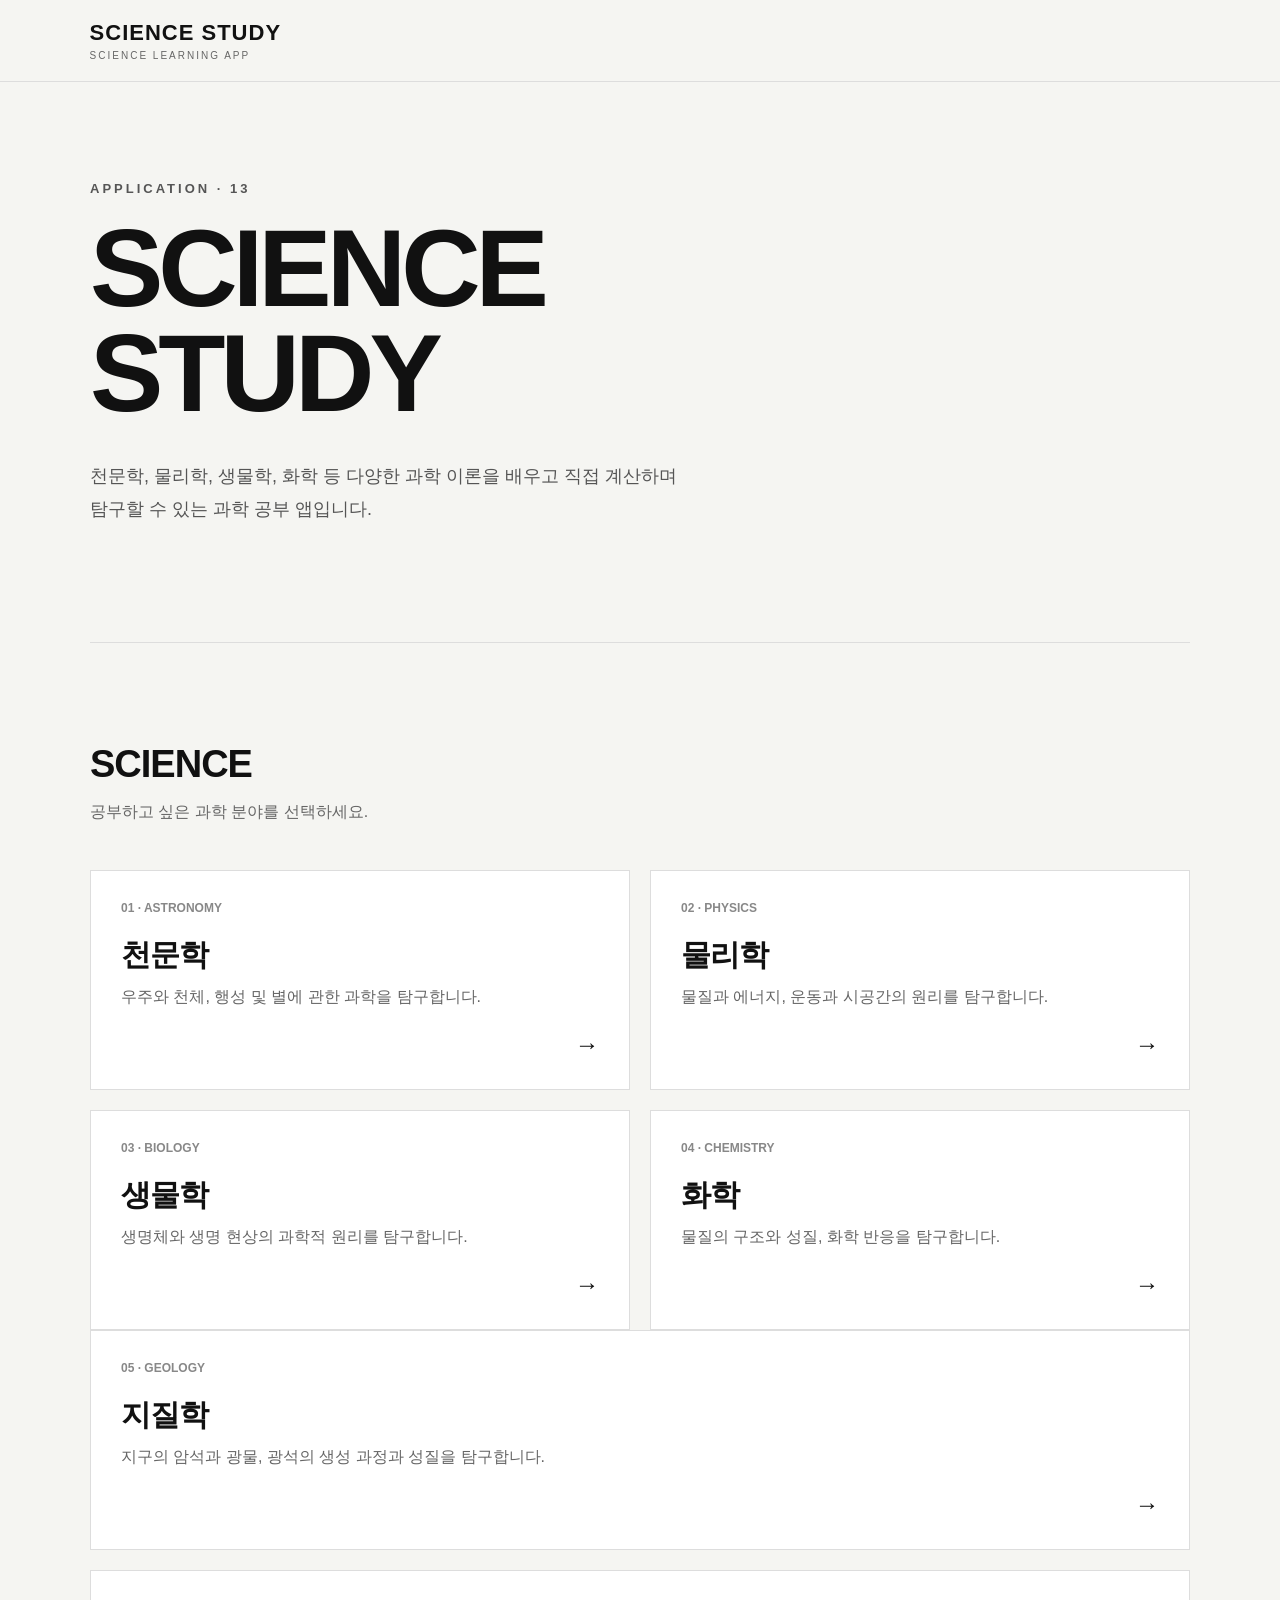
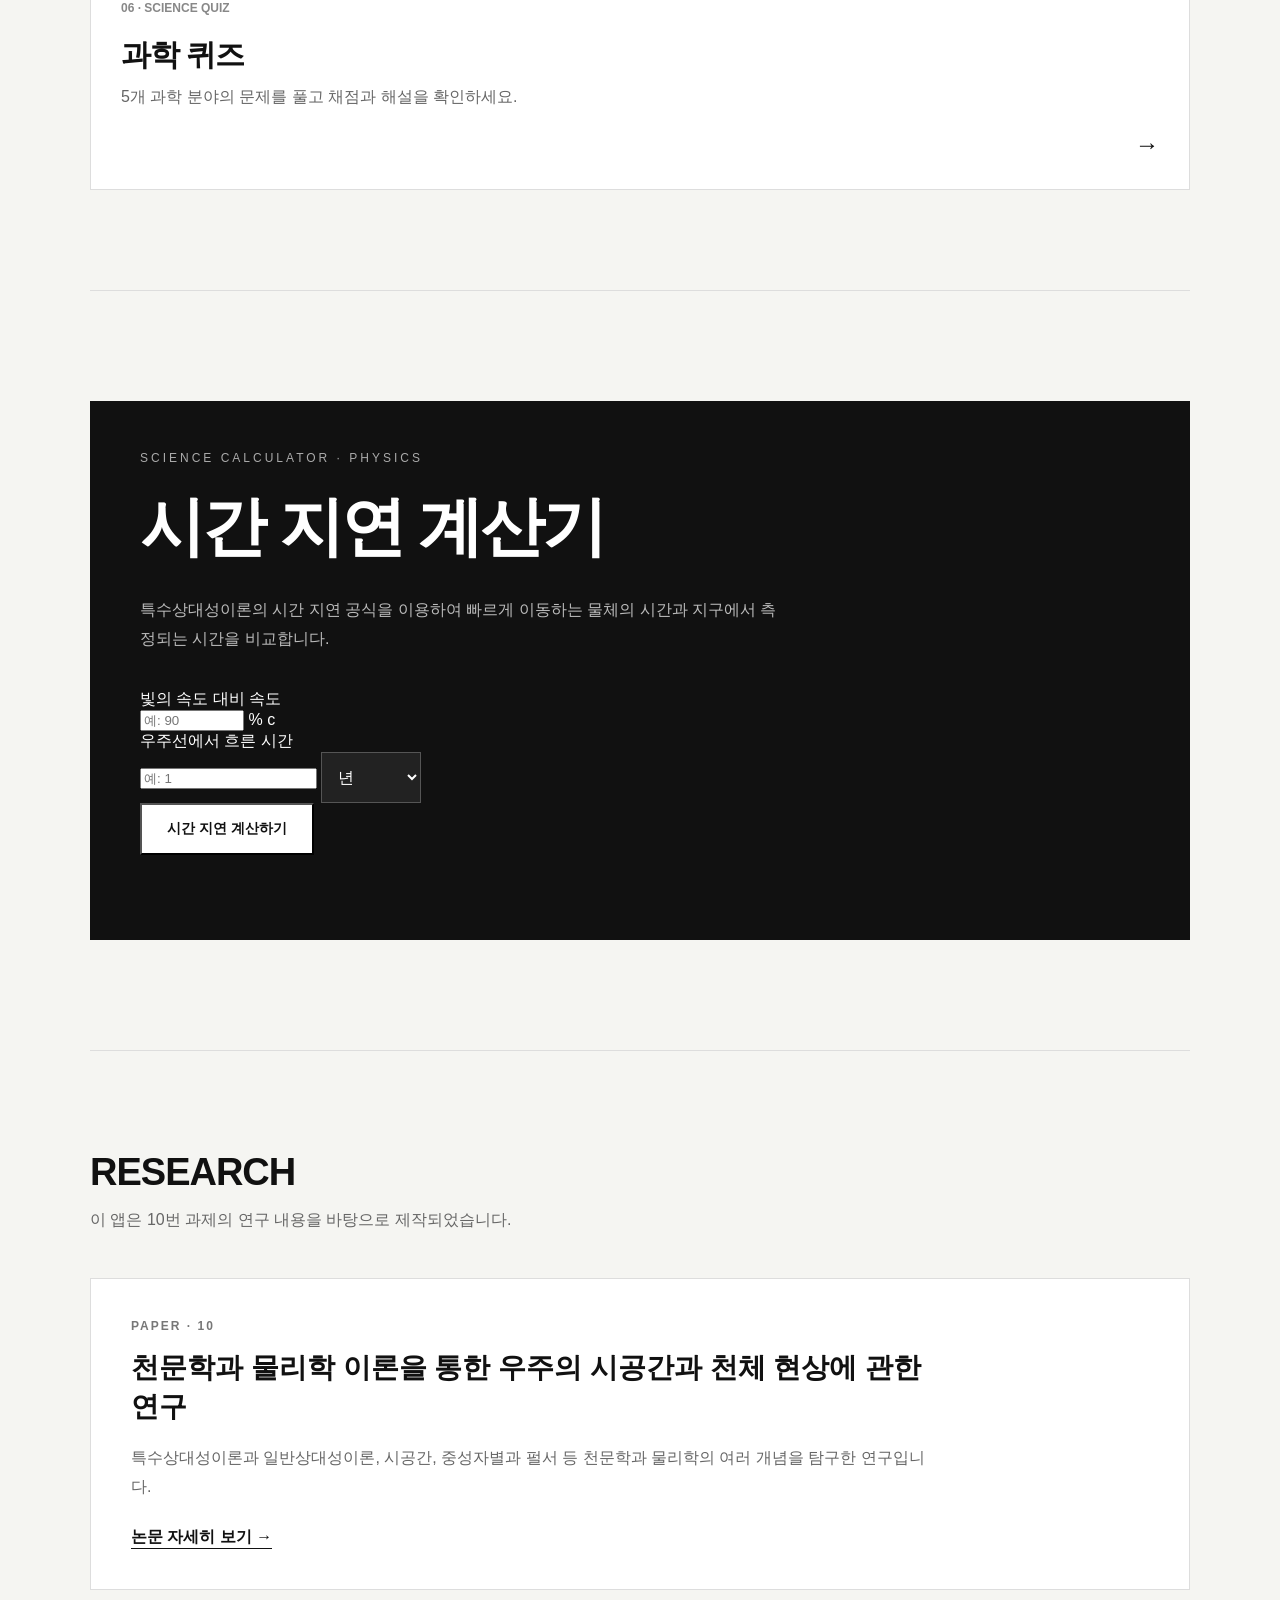
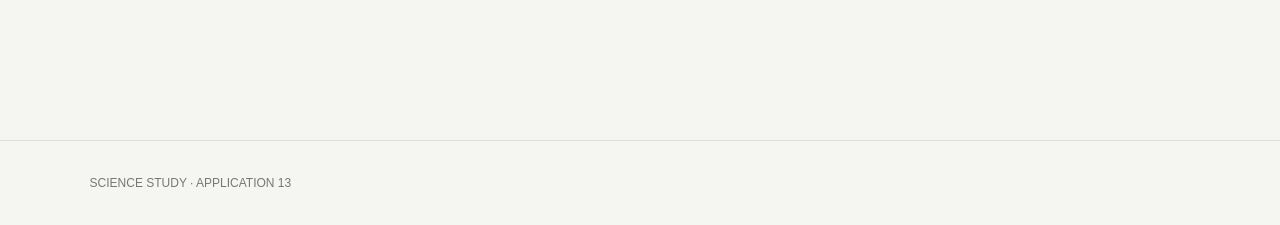
==== index.html @ 79bef34b "Add files via upload" ====
<!DOCTYPE html>
<html lang="ko">
<head>
    <meta charset="UTF-8">

    <meta
        name="viewport"
        content="width=device-width, initial-scale=1.0"
    >

    <title>SCIENCE STUDY | 과학 공부 앱</title>

    <style>
        * {
            box-sizing: border-box;
        }

        html {
            scroll-behavior: smooth;
        }

        body {
            margin: 0;
            font-family:
                Arial,
                "Noto Sans KR",
                sans-serif;
            background: #f5f5f2;
            color: #111;
        }

        a {
            color: inherit;
            text-decoration: none;
        }

        /* =========================
           HEADER
        ========================== */

        header {
            position: sticky;
            top: 0;
            z-index: 100;

            display: flex;
            justify-content: space-between;
            align-items: center;

            padding: 20px 7%;

            background: rgba(245, 245, 242, 0.95);
            border-bottom: 1px solid #ddd;
        }

        .logo {
            font-size: 22px;
            font-weight: 800;
            letter-spacing: 1px;
        }

        .logo span {
            display: block;
            margin-top: 4px;

            font-size: 10px;
            font-weight: 500;
            letter-spacing: 2px;

            color: #666;
        }

        .back-link {
            font-size: 13px;
            font-weight: 600;
        }

        .back-link:hover {
            text-decoration: underline;
        }

        /* =========================
           MAIN
        ========================== */

        main {
            width: min(1100px, 88%);
            margin: 0 auto;
        }

        /* =========================
           HERO
        ========================== */

        .hero {
            min-height: 560px;

            display: flex;
            flex-direction: column;
            justify-content: center;

            padding: 80px 0;
        }

        .hero-label {
            margin-bottom: 20px;

            font-size: 13px;
            font-weight: 700;
            letter-spacing: 3px;

            color: #555;
        }

        .hero h1 {
            margin: 0;

            font-size: clamp(56px, 9vw, 110px);
            line-height: 0.95;
            letter-spacing: -5px;
        }

        .hero h1 strong {
            font-weight: 800;
        }

        .hero-description {
            max-width: 600px;

            margin-top: 35px;

            font-size: 18px;
            line-height: 1.8;
            color: #555;
        }

        /* =========================
           SUBJECTS
        ========================== */

        .section {
            padding: 100px 0;
            border-top: 1px solid #ddd;
        }

        .section-title {
            margin: 0 0 12px;

            font-size: 38px;
            letter-spacing: -1px;
        }

        .section-description {
            margin: 0 0 45px;

            color: #666;
            line-height: 1.7;
        }

        .subject-grid {
            display: grid;
            grid-template-columns: repeat(2, 1fr);
            gap: 20px;
        }

        .subject-card {
            min-height: 220px;

            display: flex;
            flex-direction: column;
            justify-content: space-between;

            padding: 30px;

            background: #fff;
            border: 1px solid #ddd;

            transition:
                transform 0.25s ease,
                box-shadow 0.25s ease;
        }

        .subject-card:hover {
            transform: translateY(-5px);

            box-shadow:
                0 15px 35px rgba(0, 0, 0, 0.08);
        }

        .subject-number {
            font-size: 12px;
            font-weight: 700;
            color: #888;
        }

        .subject-card h3 {
            margin: 20px 0 8px;

            font-size: 30px;
            letter-spacing: -1px;
        }

        .subject-card p {
            margin: 0;

            color: #666;
            line-height: 1.6;
        }

        .subject-arrow {
            align-self: flex-end;

            font-size: 24px;
        }

        /* =========================
           CALCULATOR
        ========================== */

        .calculator-section {
            padding: 110px 0;
            border-top: 1px solid #ddd;
        }

        .calculator-box {
            padding: 50px;

            background: #111;
            color: #fff;
        }

        .calculator-box .label {
            margin-bottom: 18px;

            font-size: 12px;
            letter-spacing: 3px;
            color: #aaa;
        }

        .calculator-box h2 {
            margin: 0;

            font-size: clamp(36px, 6vw, 65px);
            letter-spacing: -3px;
        }

        .calculator-box p {
            max-width: 650px;

            margin: 25px 0 35px;

            color: #bbb;
            line-height: 1.8;
        }

        .calculator-button {
            display: inline-block;

            padding: 15px 25px;

            background: #fff;
            color: #111;

            font-size: 14px;
            font-weight: 700;

            transition:
                background 0.2s ease,
                color 0.2s ease;
        }

        .calculator-button:hover {
            background: #ddd;
        }

        /* =========================
           PAPER
        ========================== */

        .paper-box {
            padding: 40px;

            background: #fff;
            border: 1px solid #ddd;
        }

        .paper-box .paper-label {
            margin-bottom: 15px;

            font-size: 12px;
            font-weight: 700;
            letter-spacing: 2px;
            color: #777;
        }

        .paper-box h3 {
            max-width: 800px;

            margin: 0 0 18px;

            font-size: 28px;
            line-height: 1.4;
        }

        .paper-box p {
            max-width: 800px;

            margin: 0 0 25px;

            color: #666;
            line-height: 1.8;
        }

        .paper-link {
            display: inline-block;

            font-weight: 700;
            border-bottom: 1px solid #111;
        }

        /* =========================
           FOOTER
        ========================== */

        footer {
            margin-top: 50px;
            padding: 35px 7%;

            border-top: 1px solid #ddd;

            font-size: 12px;
            color: #777;
        }

        /* =========================
           MOBILE
        ========================== */

        @media (max-width: 700px) {

            header {
                padding: 18px 5%;
            }

            main {
                width: 90%;
            }

            .hero {
                min-height: 500px;
            }

            .hero h1 {
                font-size: 60px;
                letter-spacing: -3px;
            }

            .subject-grid {
                grid-template-columns: 1fr;
            }

            .calculator-box {
                padding: 30px;
            }

            .paper-box {
                padding: 30px;
            }

        }

.input-with-unit select {
    min-width: 100px;
    padding: 15px 12px;

    border: 1px solid #555;

    background: #222;
    color: #fff;

    font-size: 16px;

    cursor: pointer;
    outline: none;
}

.input-with-unit select:focus {
    border-color: #fff;
}

    </style>
</head>

<body>

    <!-- =========================
         HEADER
    ========================== -->

    <header>

        <div class="logo">
            SCIENCE STUDY
            <span>SCIENCE LEARNING APP</span>
        </div>

    </header>


    <main>

        <!-- =========================
             HERO
        ========================== -->

        <section class="hero">

            <div class="hero-label">
                APPLICATION · 13
            </div>

            <h1>
                SCIENCE<br>
                <strong>STUDY</strong>
            </h1>

            <p class="hero-description">
                천문학, 물리학, 생물학, 화학 등
                다양한 과학 이론을 배우고
                직접 계산하며 탐구할 수 있는
                과학 공부 앱입니다.
            </p>

        </section>


        <!-- =========================
             SUBJECTS
        ========================== -->

        <section class="section">

            <h2 class="section-title">
                SCIENCE
            </h2>

            <p class="section-description">
                공부하고 싶은 과학 분야를 선택하세요.
            </p>


            <div class="subject-grid">

                <a
                    href="astronomy.html"
                    class="subject-card"
                >

                    <div>
                        <div class="subject-number">
                            01 · ASTRONOMY
                        </div>

                        <h3>
                            천문학
                        </h3>

                        <p>
                            우주와 천체,
                            행성 및 별에 관한 과학을 탐구합니다.
                        </p>
                    </div>

                    <div class="subject-arrow">
                        →
                    </div>

                </a>


                <a
                    href="physics.html"
                    class="subject-card"
                >

                    <div>
                        <div class="subject-number">
                            02 · PHYSICS
                        </div>

                        <h3>
                            물리학
                        </h3>

                        <p>
                            물질과 에너지,
                            운동과 시공간의 원리를 탐구합니다.
                        </p>
                    </div>

                    <div class="subject-arrow">
                        →
                    </div>

                </a>


                <a
                    href="biology.html"
                    class="subject-card"
                >

                    <div>
                        <div class="subject-number">
                            03 · BIOLOGY
                        </div>

                        <h3>
                            생물학
                        </h3>

                        <p>
                            생명체와 생명 현상의
                            과학적 원리를 탐구합니다.
                        </p>
                    </div>

                    <div class="subject-arrow">
                        →
                    </div>

                </a>


                <a
                    href="chemistry.html"
                    class="subject-card"
                >

                    <div>
                        <div class="subject-number">
                            04 · CHEMISTRY
                        </div>

                        <h3>
                            화학
                        </h3>

                        <p>
                            물질의 구조와 성질,
                            화학 반응을 탐구합니다.
                        </p>
                    </div>

                    <div class="subject-arrow">
                        →
                    </div>

                </a>

            </div>

<a
    href="geology.html"
    class="subject-card"
>
    <div>

        <div class="subject-number">
            05 · GEOLOGY
        </div>

        <h3>
            지질학
        </h3>

        <p>
            지구의 암석과 광물,
            광석의 생성 과정과 성질을 탐구합니다.
        </p>

    </div>

    <div class="subject-arrow">
        →
    </div>

</a>

<a href="quiz.html" class="subject-card" style="margin-top: 20px;">
    <div>
        <div class="subject-number">06 · SCIENCE QUIZ</div>
        <h3>과학 퀴즈</h3>
        <p>5개 과학 분야의 문제를 풀고 채점과 해설을 확인하세요.</p>
    </div>
    <div class="subject-arrow">→</div>
</a>

        </section>


        <!-- =========================
             CALCULATOR
        ========================== -->

<section
    id="calculator"
    class="calculator-section"
>

    <div class="calculator-box">

        <div class="label">
            SCIENCE CALCULATOR · PHYSICS
        </div>

        <h2>
            시간 지연 계산기
        </h2>

        <p>
            특수상대성이론의 시간 지연 공식을 이용하여
            빠르게 이동하는 물체의 시간과
            지구에서 측정되는 시간을 비교합니다.
        </p>


        <!-- 입력 영역 -->

        <div class="calculator-form">

            <div class="input-group">

                <label for="speed">
                    빛의 속도 대비 속도
                </label>

                <div class="input-with-unit">

                    <input
                        type="number"
                        id="speed"
                        min="0"
                        max="99.999999"
                        step="0.1"
                        placeholder="예: 90"
                    >

                    <span>% c</span>

                </div>

            </div>


           <div class="input-group">

    <label for="properTime">
        우주선에서 흐른 시간
    </label>

    <div class="input-with-unit">

        <input
            type="number"
            id="properTime"
            min="0"
            step="0.01"
            placeholder="예: 1"
        >

        <select id="timeUnit">

            <option value="year">
                년
            </option>

            <option value="month">
                개월
            </option>

            <option value="day">
                일
            </option>

        </select>

                </div>

            </div>


            <button
                type="button"
                id="calculateTime"
                class="calculator-button"
            >
                시간 지연 계산하기
            </button>

        </div>


        <!-- 오류 메시지 -->

        <p
            id="calculatorError"
            class="calculator-error"
            aria-live="polite"
        ></p>


        <!-- 계산 결과 -->

        <div
            id="calculatorResult"
            class="calculator-result"
            hidden
        >

            <div class="result-header">
                CALCULATION RESULT
            </div>


            <div class="result-grid">

                <div class="result-item">

                    <span>
                        로렌츠 인자 γ
                    </span>

                    <strong id="gammaResult">
                        -
                    </strong>

                </div>


                <div class="result-item">

                    <span>
                        우주선 기준 시간
                    </span>

                    <strong id="properTimeResult">
                        -
                    </strong>

                </div>


                <div class="result-item">

                    <span>
                        지구 기준 시간
                    </span>

                    <strong id="earthTimeResult">
                        -
                    </strong>

                </div>


                <div class="result-item">

                    <span>
                        시간 차이
                    </span>

                    <strong id="timeDifferenceResult">
                        -
                    </strong>

                </div>

            </div>


            <div class="formula-box">

                <div>
                    사용한 공식
                </div>

                <strong>
                    Δt = γΔτ
                </strong>

                <small>
                    γ = 1 / √(1 − v²/c²)
                </small>

            </div>


            <p class="result-note">
                이 계산은 특수상대성이론의 시간 지연 공식을
                이용한 학습용 계산입니다.
            </p>

        </div>

    </div>

</section>

        <!-- =========================
             PAPER
        ========================== -->

        <section class="section">

            <h2 class="section-title">
                RESEARCH
            </h2>

            <p class="section-description">
                이 앱은 10번 과제의 연구 내용을 바탕으로 제작되었습니다.
            </p>


            <div class="paper-box">

                <div class="paper-label">
                    PAPER · 10
                </div>

                <h3>
                    천문학과 물리학 이론을 통한
                    우주의 시공간과 천체 현상에 관한 연구
                </h3>

                <p>
                    특수상대성이론과 일반상대성이론,
                    시공간, 중성자별과 펄서 등
                    천문학과 물리학의 여러 개념을
                    탐구한 연구입니다.
                </p>

                <a
                    href="paper10.html"
                    class="paper-link"
                >
                    논문 자세히 보기 →
                </a>

            </div>

        </section>

    </main>


    <!-- =========================
         FOOTER
    ========================== -->

    <footer>

        SCIENCE STUDY · APPLICATION 13

    </footer>

<script>

    const speedInput =
        document.getElementById("speed");

    const properTimeInput =
        document.getElementById("properTime");

    const timeUnit =
        document.getElementById("timeUnit");

    const calculateButton =
        document.getElementById("calculateTime");

    const errorMessage =
        document.getElementById("calculatorError");

    const resultBox =
        document.getElementById("calculatorResult");

    const gammaResult =
        document.getElementById("gammaResult");

    const properTimeResult =
        document.getElementById("properTimeResult");

    const earthTimeResult =
        document.getElementById("earthTimeResult");

    const timeDifferenceResult =
        document.getElementById("timeDifferenceResult");


    calculateButton.addEventListener(
        "click",
        () => {

            errorMessage.textContent = "";
            resultBox.hidden = true;


            const speedPercent =
                Number(speedInput.value);

            const properTime =
                Number(properTimeInput.value);


            /* 입력값 확인 */

            if (
                !Number.isFinite(speedPercent) ||
                speedPercent < 0 ||
                speedPercent >= 100
            ) {

                errorMessage.textContent =
                    "속도는 0 이상 100% 미만으로 입력하세요.";

                return;
            }


            if (
                !Number.isFinite(properTime) ||
                properTime <= 0
            ) {

                errorMessage.textContent =
                    "우주선에서 흐른 시간은 0보다 큰 값을 입력하세요.";

                return;
            }


            /* =========================
               특수상대성이론 계산

               β = v / c
               γ = 1 / √(1 - β²)
               Δt = γΔτ
            ========================== */

            const beta =
                speedPercent / 100;

            const gamma =
                1 / Math.sqrt(
                    1 - Math.pow(beta, 2)
                );

            const earthTime =
                gamma * properTime;

            const timeDifference =
                earthTime - properTime;


            /* 선택한 시간 단위 */

            let unitLabel = "년";

            if (timeUnit.value === "month") {
                unitLabel = "개월";
            }

            if (timeUnit.value === "day") {
                unitLabel = "일";
            }


            /* 결과 표시 */

            gammaResult.textContent =
                gamma.toFixed(3);

            properTimeResult.textContent =
                `${properTime.toFixed(3)} ${unitLabel}`;

            earthTimeResult.textContent =
                `${earthTime.toFixed(3)} ${unitLabel}`;

            timeDifferenceResult.textContent =
                `${timeDifference.toFixed(3)} ${unitLabel}`;


            resultBox.hidden = false;

        }
    );

</script>

</body>
</html>
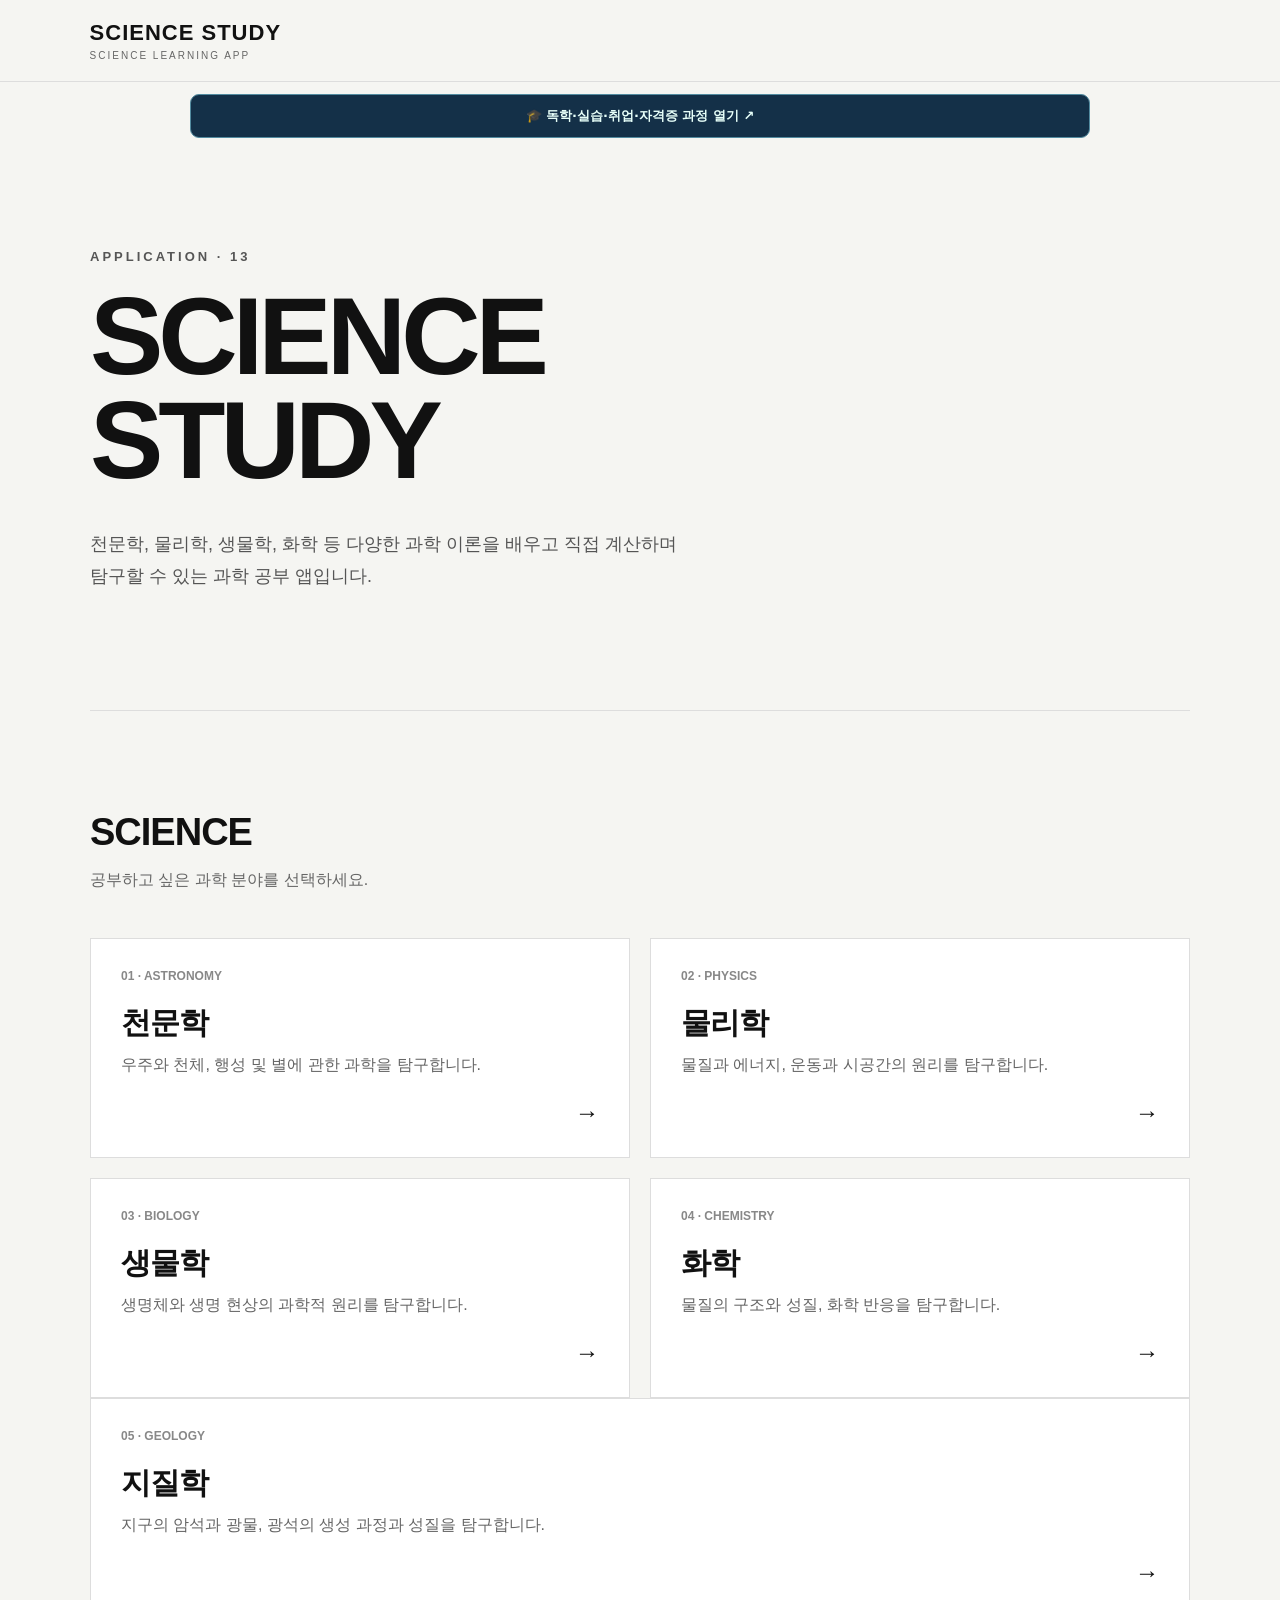
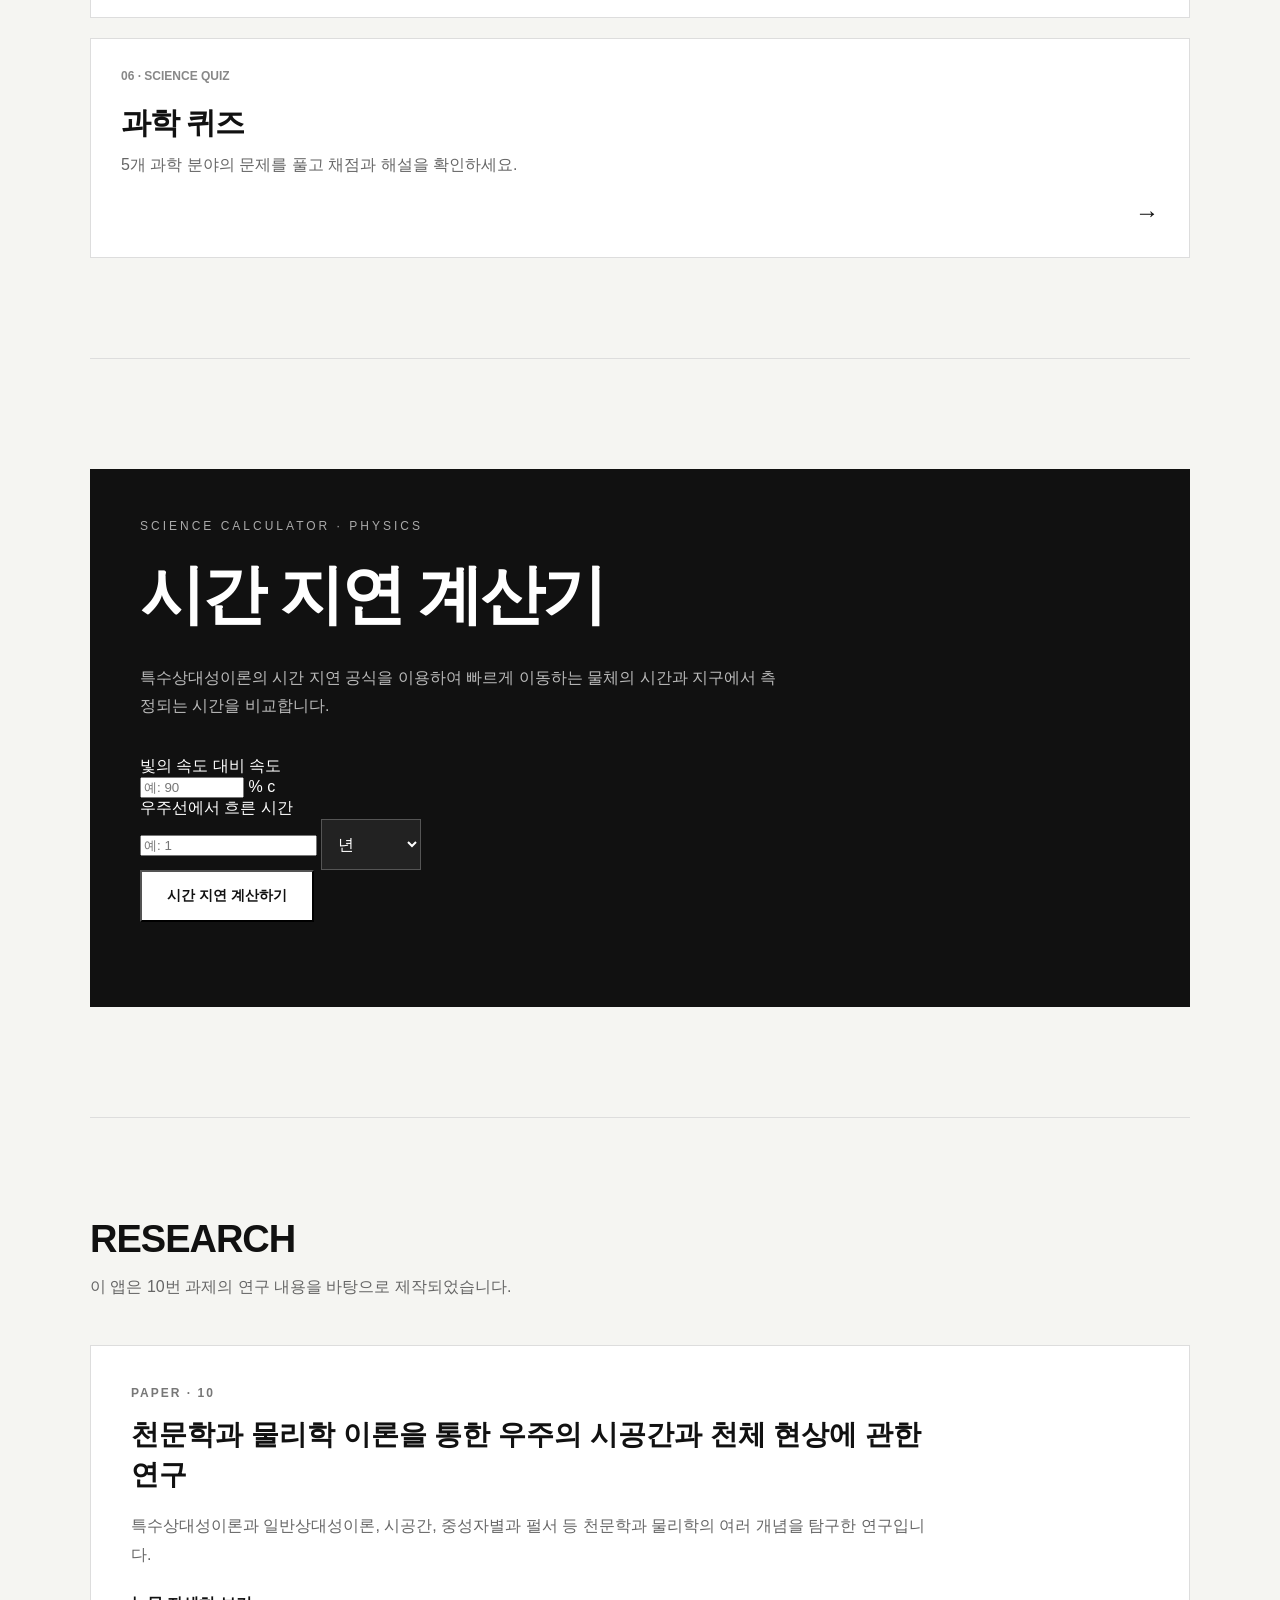
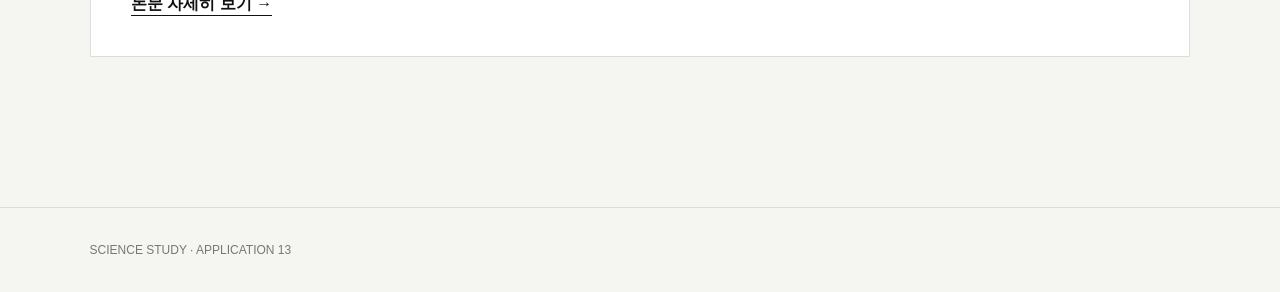
==== commit bbbd1e6c: "Link science learning pathway without changing existing modules" ====
--- a/index.html
+++ b/index.html
@@ -404,7 +404,8 @@
             <span>SCIENCE LEARNING APP</span>
         </div>
 
-    </header>
+    </header>
+<a data-study-nexus-course="1" href="https://study-nexus-hub.vercel.app/academy.html?site=science" target="_blank" rel="noopener noreferrer" style="display:block;max-width:900px;margin:12px auto;padding:11px 15px;border:1px solid #528ba0;border-radius:9px;background:#143048;color:#e7fff9;font:700 13px/1.5 system-ui,Arial,sans-serif;text-align:center;text-decoration:none">🎓 독학·실습·취업·자격증 과정 열기 ↗</a>
 
 
     <main>
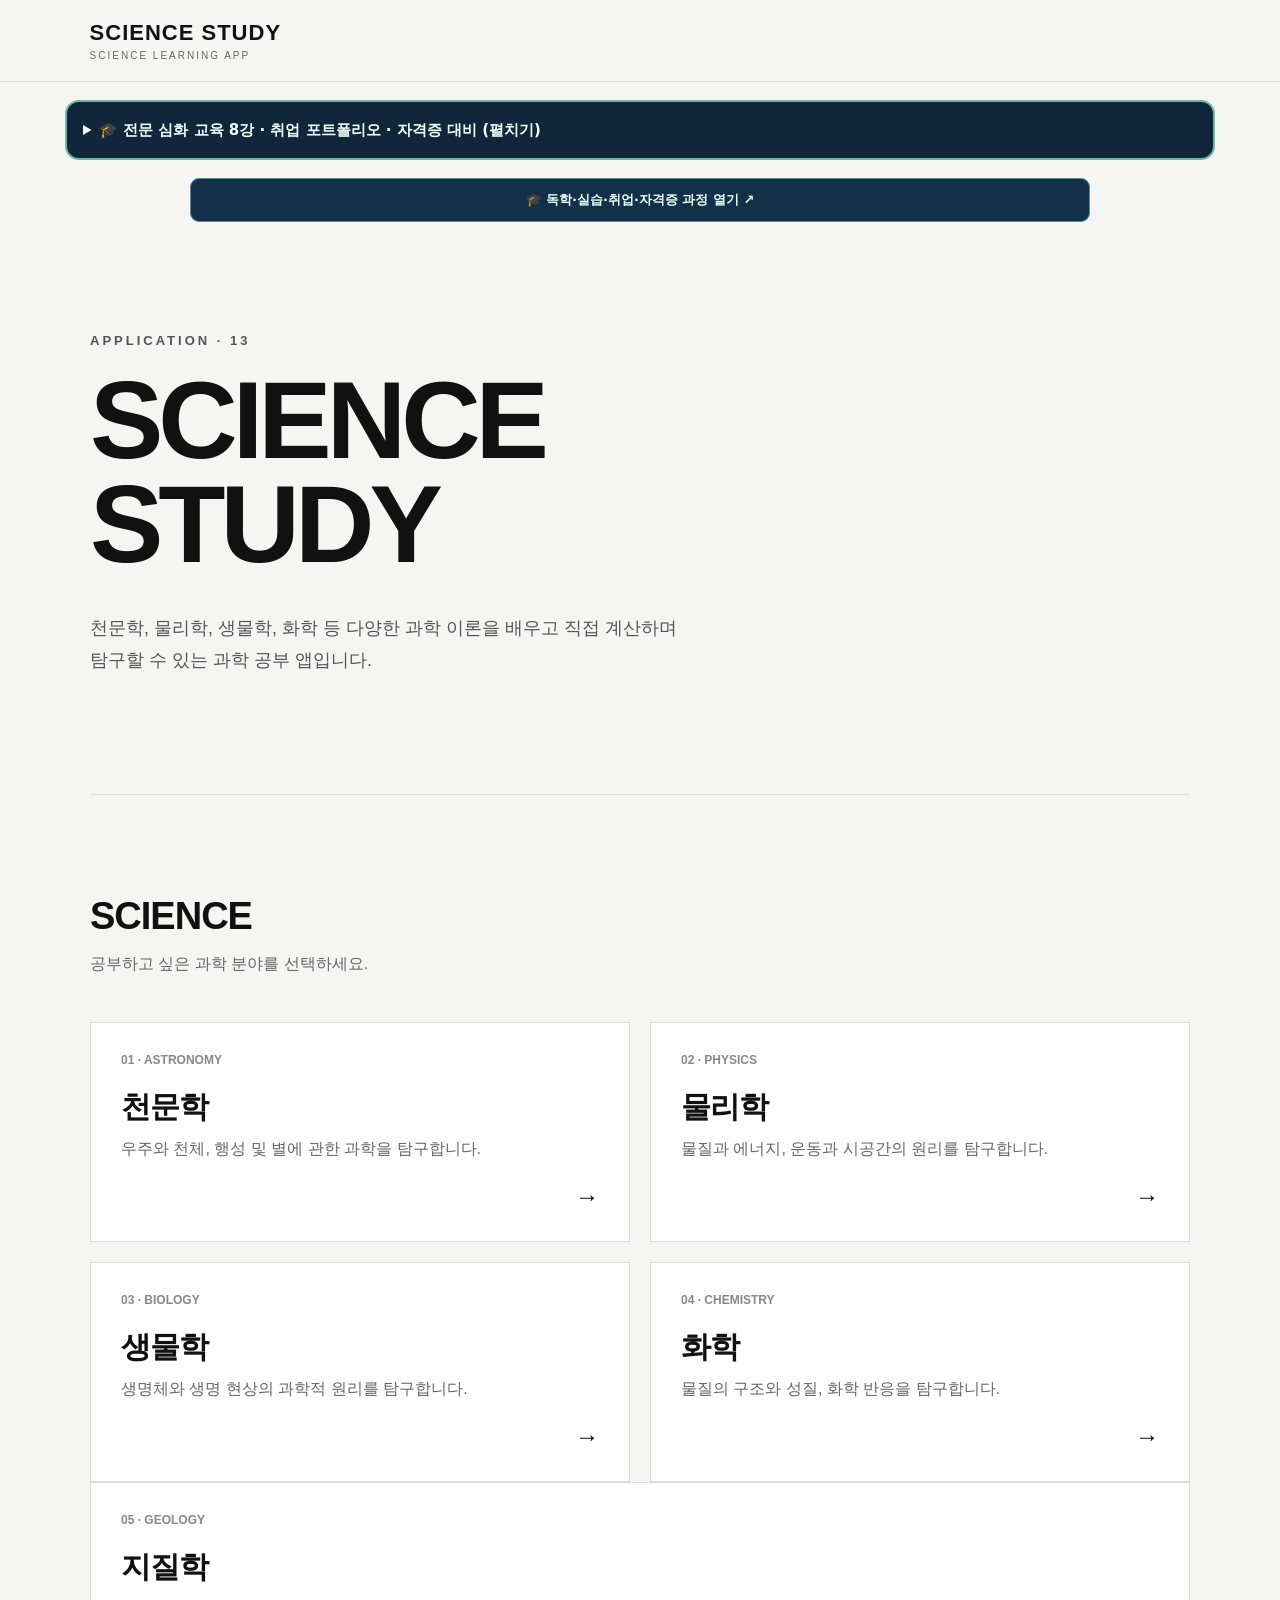
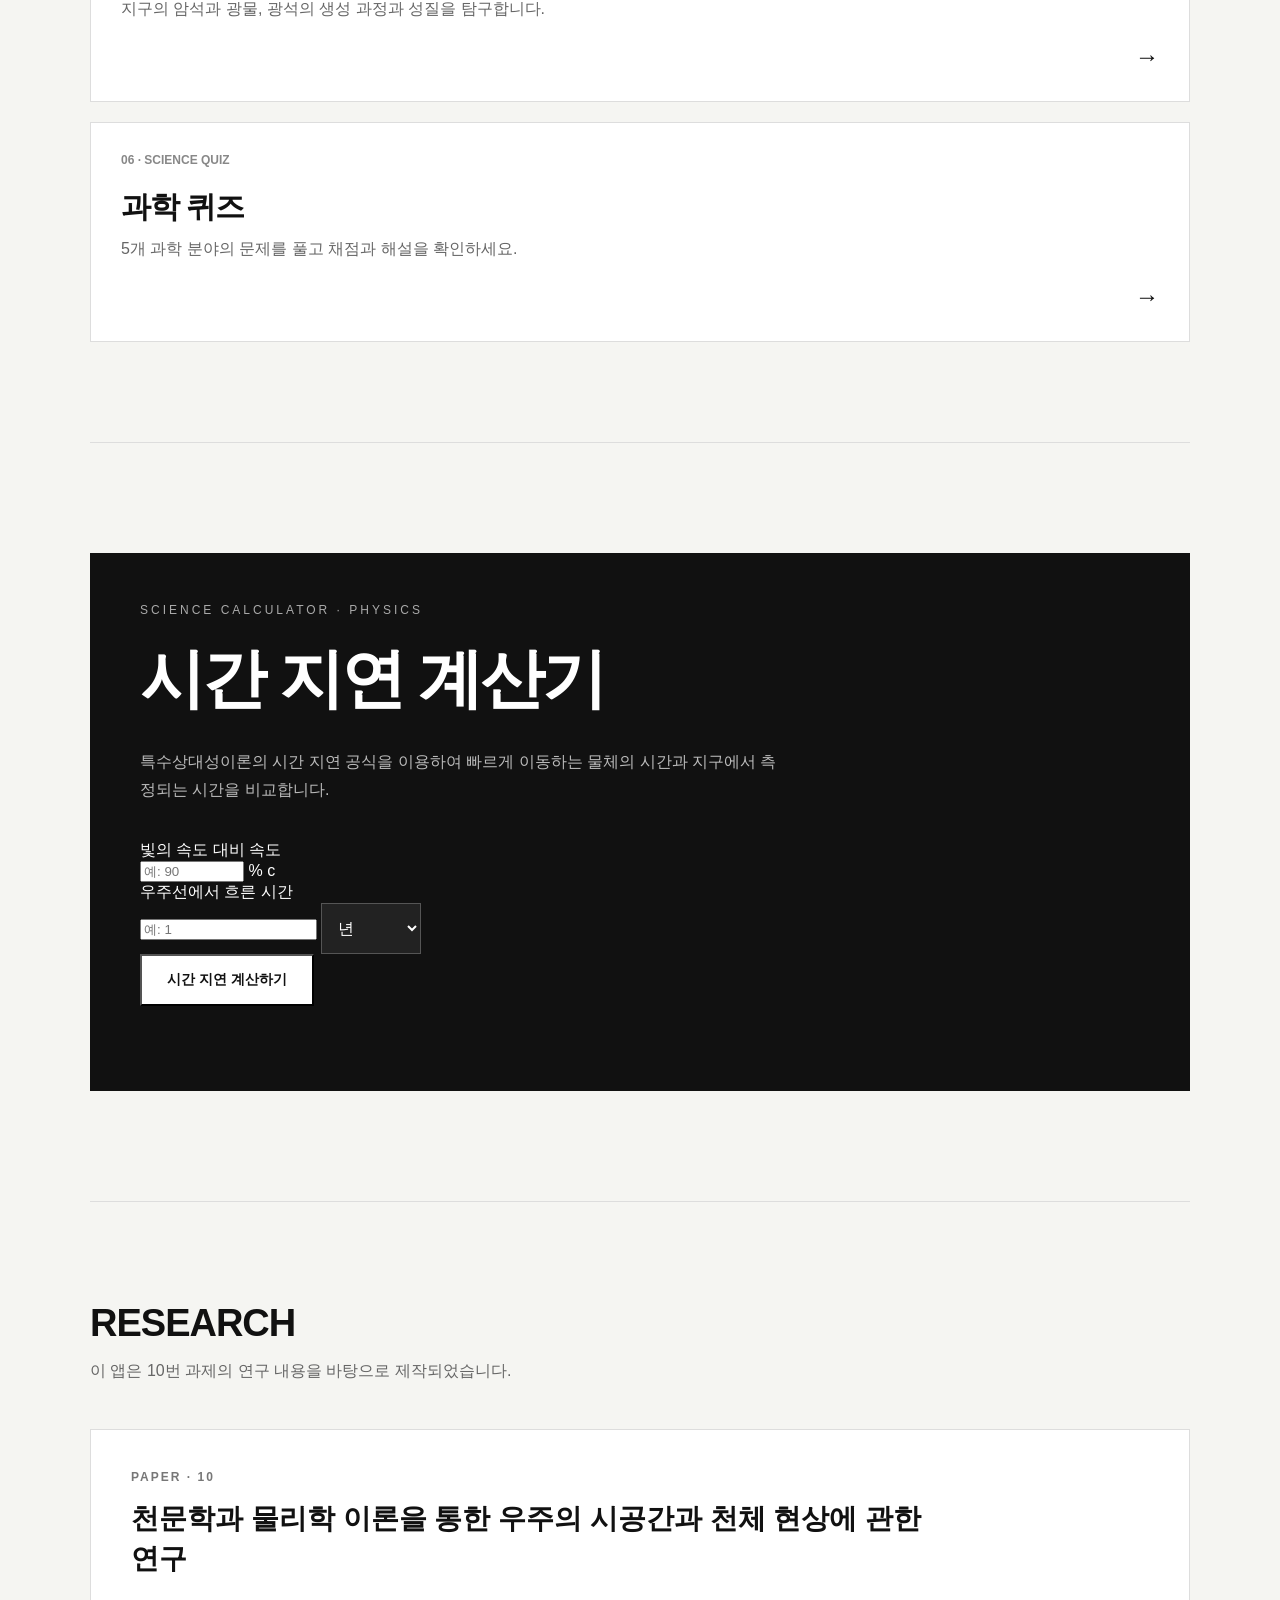
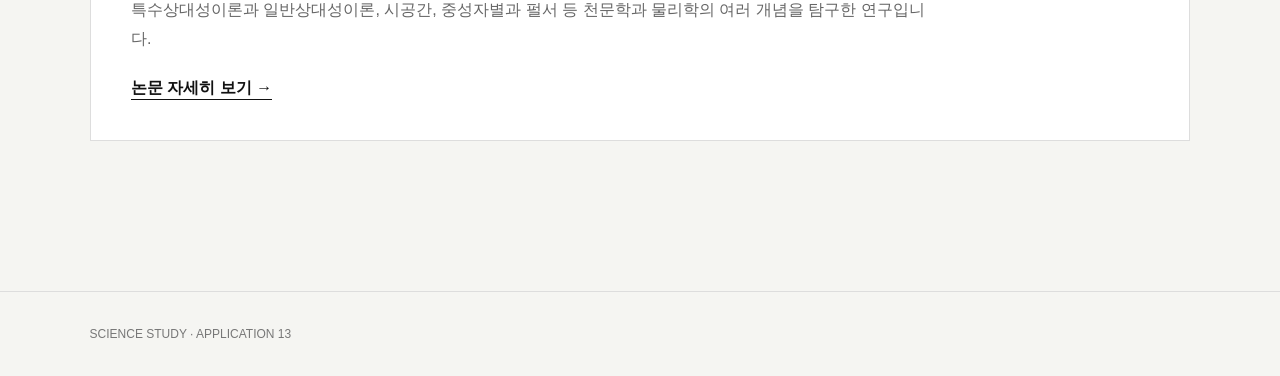
==== commit 65108568: "Embed 8 scientific lessons and practical research project in index.html" ====
--- a/index.html
+++ b/index.html
@@ -405,6 +405,7 @@
         </div>
 
     </header>
+<details data-nexus-native="2026-v3" style="box-sizing:border-box;display:block;clear:both;max-width:1150px;margin:18px auto;padding:16px;border:2px solid #6cb7a2;border-radius:14px;background:#10273b;color:#f0fff7;font:400 14px/1.6 system-ui,-apple-system,Arial,sans-serif"><summary style="cursor:pointer;font-size:15px;font-weight:800">🎓 전문 심화 교육 8강 · 취업 포트폴리오 · 자격증 대비 (펼치기)</summary><p style="font-size:12px;color:#d2ebe6">기존 강의·검색·퀴즈를 보존하면서 추가한 전문 심화 단원입니다.</p><h3>기초·실무 심화 강의 8강</h3><div style="display:grid;grid-template-columns:repeat(auto-fit,minmax(min(100%,245px),1fr));gap:9px"><details style="border:1px solid #5a8291;border-radius:9px;padding:10px;background:#142d40;color:#f0fffa"><summary style="cursor:pointer;font-size:13px;font-weight:750">1강. 측정과 단위</summary><div style="font-size:12px;line-height:1.7;padding-top:10px"><strong>핵심 개념</strong><p>천문학·물리학에서 광년은 거리, 초는 시간이며 계산 전 단위의 호환성이 중요해.</p><strong>실습·검증 과제</strong><p>AU·광년·km 세 단위를 구분하고 임의 천체 거리 3개에 단위 변환표를 작성해.</p></div></details><details style="border:1px solid #5a8291;border-radius:9px;padding:10px;background:#142d40;color:#f0fffa"><summary style="cursor:pointer;font-size:13px;font-weight:750">2강. 관측 증거와 가설</summary><div style="font-size:12px;line-height:1.7;padding-top:10px"><strong>핵심 개념</strong><p>관측값, 측정 오차, 이론에서 예측한 값은 별개이며 가설은 반증 가능해야 해.</p><strong>실습·검증 과제</strong><p>외계행성 발견 뉴스를 골라 관측 도구·측정값·불확실성·추측을 표로 나눠.</p></div></details><details style="border:1px solid #5a8291;border-radius:9px;padding:10px;background:#142d40;color:#f0fffa"><summary style="cursor:pointer;font-size:13px;font-weight:750">3강. 운동과 에너지</summary><div style="font-size:12px;line-height:1.7;padding-top:10px"><strong>핵심 개념</strong><p>속도·가속도·힘은 다르고 운동에너지의 차원은 질량 곱하기 속도의 제곱이야.</p><strong>실습·검증 과제</strong><p>질량과 속도를 바꾸어 운동에너지 변화를 계산하고 단위를 검산해.</p></div></details><details style="border:1px solid #5a8291;border-radius:9px;padding:10px;background:#142d40;color:#f0fffa"><summary style="cursor:pointer;font-size:13px;font-weight:750">4강. 원소와 화학식</summary><div style="font-size:12px;line-height:1.7;padding-top:10px"><strong>핵심 개념</strong><p>원자번호는 양성자 수이며 화학식의 아래첨자는 원자 수를 나타내.</p><strong>실습·검증 과제</strong><p>광물 3개 화학식의 구성 원소와 원자 수를 정리해 실제 광물 자료와 비교해.</p></div></details><details style="border:1px solid #5a8291;border-radius:9px;padding:10px;background:#142d40;color:#f0fffa"><summary style="cursor:pointer;font-size:13px;font-weight:750">5강. 지구 내부와 암석</summary><div style="font-size:12px;line-height:1.7;padding-top:10px"><strong>핵심 개념</strong><p>광물은 일정한 화학 구조를 가지며 암석은 하나 이상의 광물로 구성될 수 있어.</p><strong>실습·검증 과제</strong><p>화성암·퇴적암·변성암을 예시와 생성 과정에 따라 분류해.</p></div></details><details style="border:1px solid #5a8291;border-radius:9px;padding:10px;background:#142d40;color:#f0fffa"><summary style="cursor:pointer;font-size:13px;font-weight:750">6강. 데이터 시각화</summary><div style="font-size:12px;line-height:1.7;padding-top:10px"><strong>핵심 개념</strong><p>그래프의 축·단위·표본 수를 명시해야 과장이나 해석 오류를 줄일 수 있어.</p><strong>실습·검증 과제</strong><p>공개 천체 데이터 10행을 그래프로 그리고 축 제목과 출처를 첨부해.</p></div></details><details style="border:1px solid #5a8291;border-radius:9px;padding:10px;background:#142d40;color:#f0fffa"><summary style="cursor:pointer;font-size:13px;font-weight:750">7강. 연구 재현성</summary><div style="font-size:12px;line-height:1.7;padding-top:10px"><strong>핵심 개념</strong><p>데이터 출처·계산식·버전·제약을 기록하면 다른 사람이 결과를 검증할 수 있어.</p><strong>실습·검증 과제</strong><p>측정 데이터와 계산 과정을 CSV·코드·README로 묶어.</p></div></details><details style="border:1px solid #5a8291;border-radius:9px;padding:10px;background:#142d40;color:#f0fffa"><summary style="cursor:pointer;font-size:13px;font-weight:750">8강. 과학 보고서</summary><div style="font-size:12px;line-height:1.7;padding-top:10px"><strong>핵심 개념</strong><p>문제·방법·결과·한계·참고문헌을 구분하고 주장을 증거에 맞춰 써야 해.</p><strong>실습·검증 과제</strong><p>외계행성 또는 광물 주제로 2쪽 보고서를 작성하고 근거가 없는 문장을 수정해.</p></div></details></div><h3 style="font-size:17px;margin:18px 0 9px">실무 프로젝트: 외계행성·광물 공개 데이터 분석 포트폴리오</h3><p style="font-size:13px">관측·조성 데이터 20행 이상과 출처를 CSV로 정리하고 계산식·그래프로 해석하자.</p><ul style="font-size:12px;line-height:1.65"><li>공식 자료에서 데이터셋을 수집하고 출처·측정 단위를 기록</li><li>CSV를 정리하고 누락값과 자료의 시간·오차를 점검</li><li>그래프를 만들고 주장을 측정값·가설로 구분</li><li>계산식·재현 절차와 파일 버전을 README에 설명</li><li>2쪽 보고서에서 한계와 추가 분석 질문을 설명</li></ul><p style="font-size:12px"><a href="https://study-nexus-hub.vercel.app/intensive.html?site=science" target="_blank" rel="noopener noreferrer" style="color:#a5ffdd">실습 기록·자동 평가·노트 열기 ↗</a> · <a href="https://study-nexus-hub.vercel.app/career-ready.html?site=science" target="_blank" rel="noopener noreferrer" style="color:#a5ffdd">실전 프로젝트·공식 시험 안내 ↗</a></p></details>
 <a data-study-nexus-course="1" href="https://study-nexus-hub.vercel.app/academy.html?site=science" target="_blank" rel="noopener noreferrer" style="display:block;max-width:900px;margin:12px auto;padding:11px 15px;border:1px solid #528ba0;border-radius:9px;background:#143048;color:#e7fff9;font:700 13px/1.5 system-ui,Arial,sans-serif;text-align:center;text-decoration:none">🎓 독학·실습·취업·자격증 과정 열기 ↗</a>
 
 
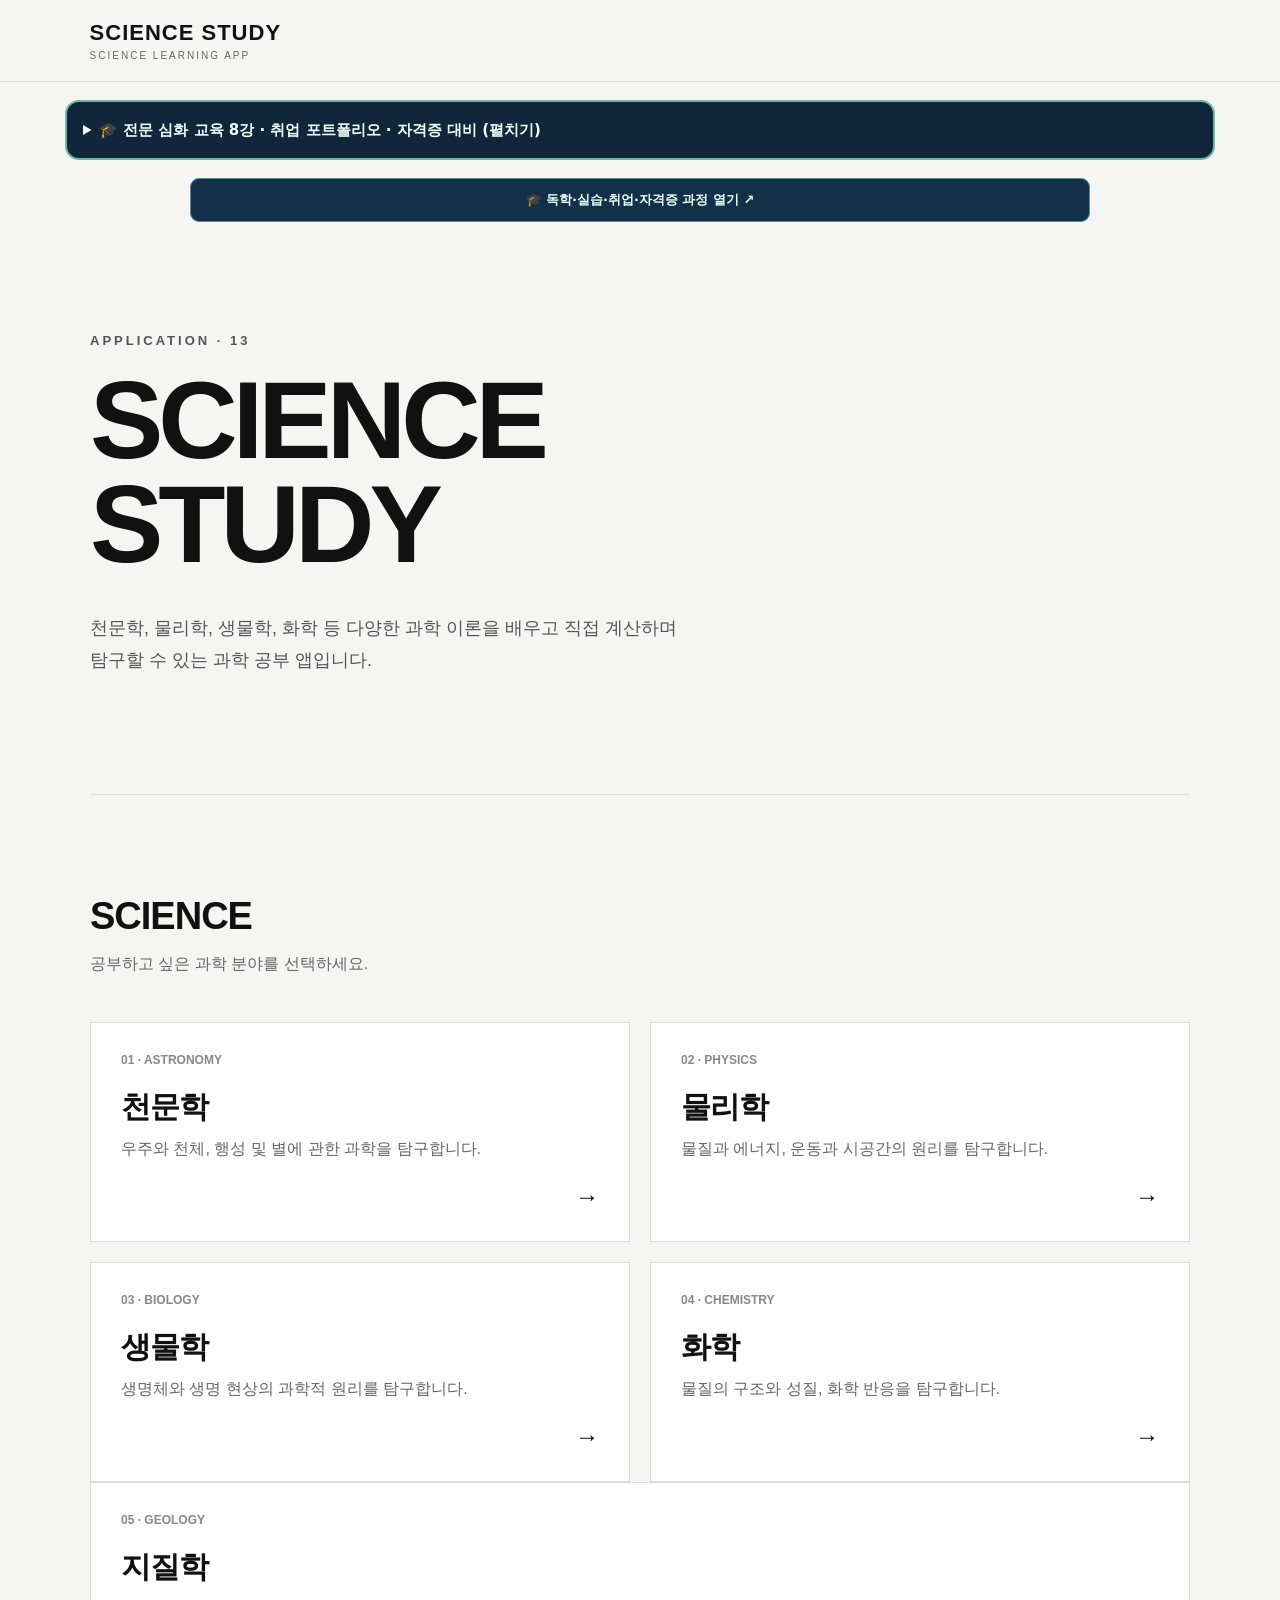
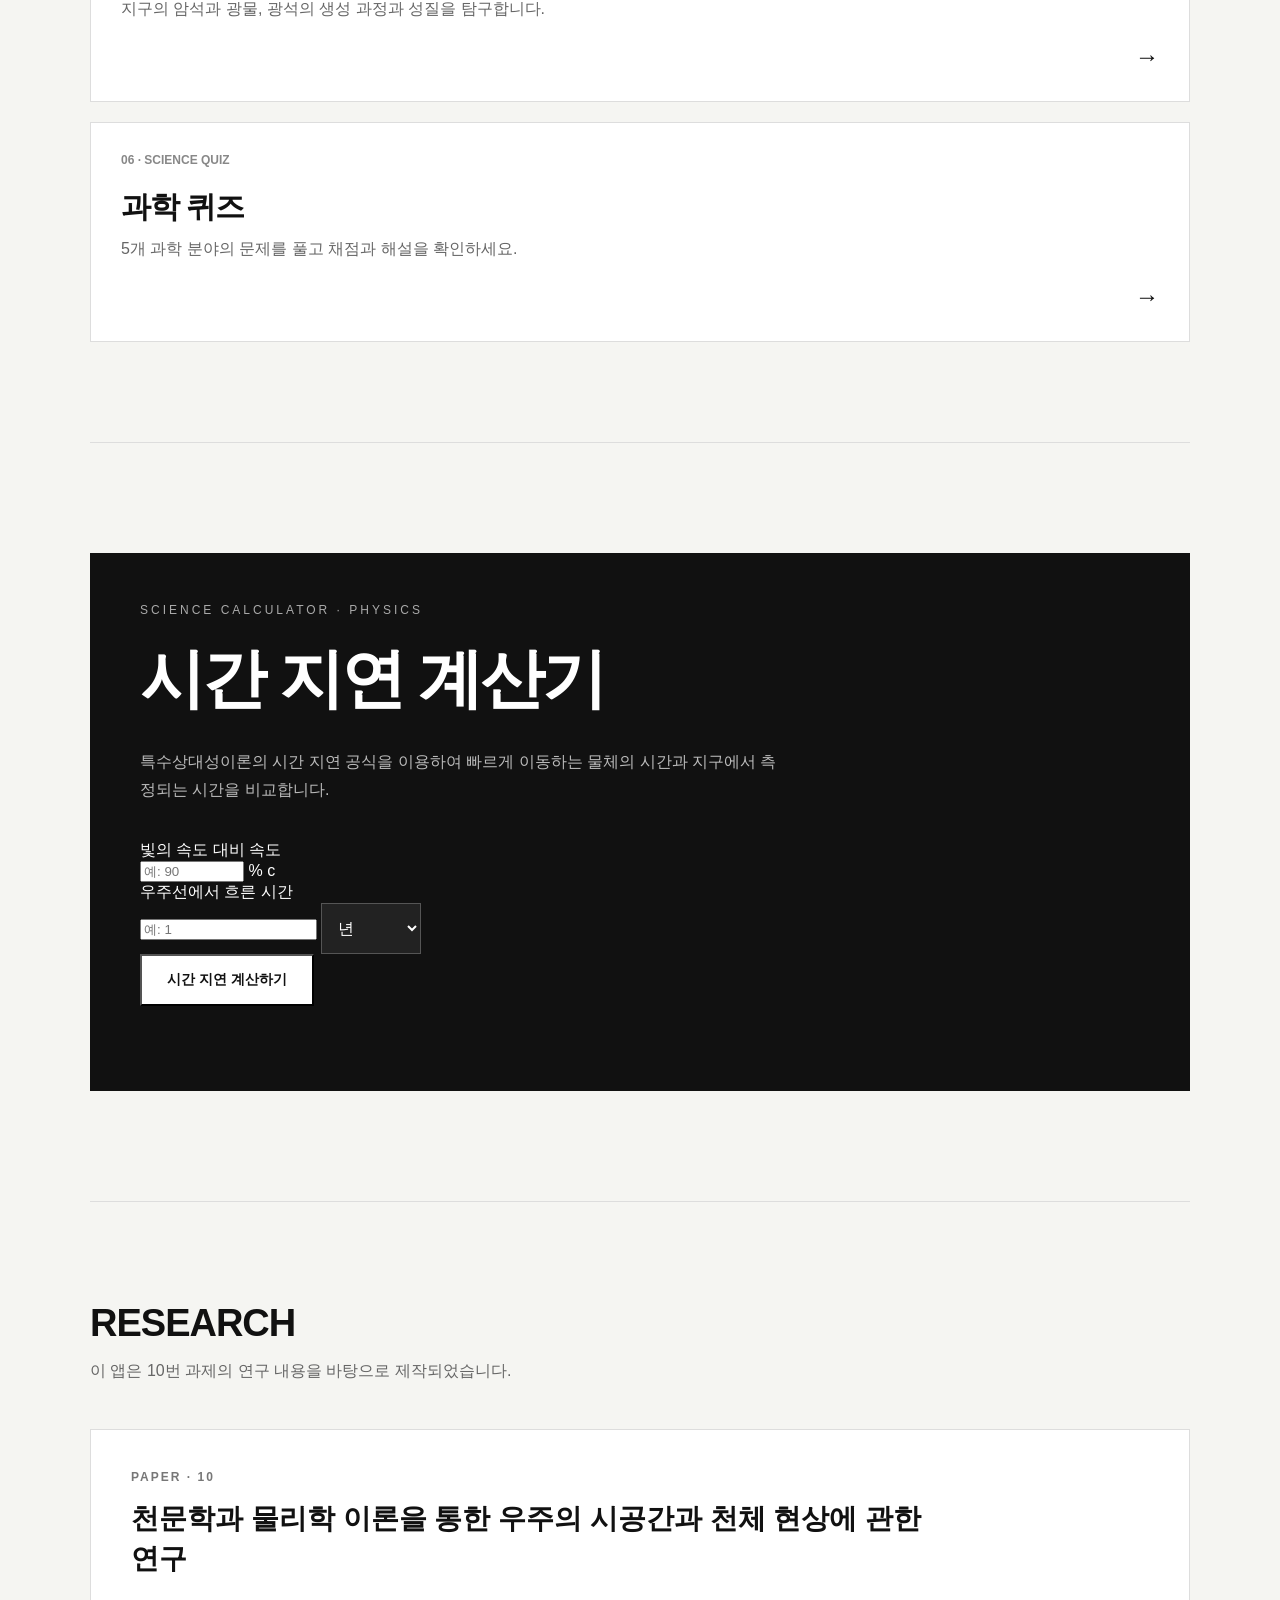
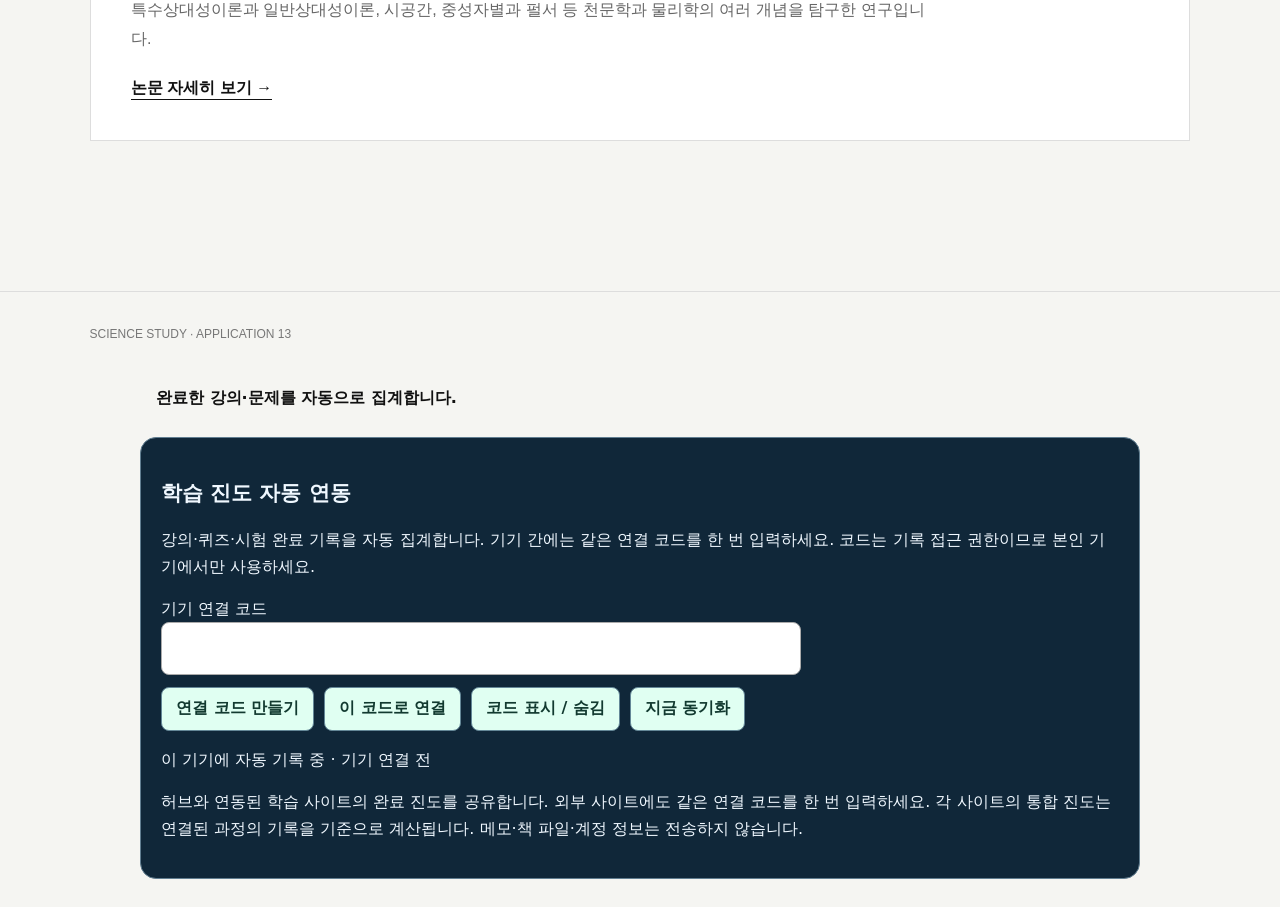
==== commit 286ffe1f: "Sync completed science lessons and graded quizzes with Study Nexus" ====
--- a/index.html
+++ b/index.html
@@ -389,7 +389,7 @@
 }
 
     </style>
-</head>
+<script src="/progress-core.js" defer></script><script src="/nexus-site-config.js" defer></script><script src="/nexus-site-adapter.js" defer></script><script src="/progress-client.js" data-api="https://study-nexus-hub.vercel.app/api/progress" defer></script></head>
 
 <body>
 
@@ -404,8 +404,8 @@
             <span>SCIENCE LEARNING APP</span>
         </div>
 
-    </header>
-<details data-nexus-native="2026-v3" style="box-sizing:border-box;display:block;clear:both;max-width:1150px;margin:18px auto;padding:16px;border:2px solid #6cb7a2;border-radius:14px;background:#10273b;color:#f0fff7;font:400 14px/1.6 system-ui,-apple-system,Arial,sans-serif"><summary style="cursor:pointer;font-size:15px;font-weight:800">🎓 전문 심화 교육 8강 · 취업 포트폴리오 · 자격증 대비 (펼치기)</summary><p style="font-size:12px;color:#d2ebe6">기존 강의·검색·퀴즈를 보존하면서 추가한 전문 심화 단원입니다.</p><h3>기초·실무 심화 강의 8강</h3><div style="display:grid;grid-template-columns:repeat(auto-fit,minmax(min(100%,245px),1fr));gap:9px"><details style="border:1px solid #5a8291;border-radius:9px;padding:10px;background:#142d40;color:#f0fffa"><summary style="cursor:pointer;font-size:13px;font-weight:750">1강. 측정과 단위</summary><div style="font-size:12px;line-height:1.7;padding-top:10px"><strong>핵심 개념</strong><p>천문학·물리학에서 광년은 거리, 초는 시간이며 계산 전 단위의 호환성이 중요해.</p><strong>실습·검증 과제</strong><p>AU·광년·km 세 단위를 구분하고 임의 천체 거리 3개에 단위 변환표를 작성해.</p></div></details><details style="border:1px solid #5a8291;border-radius:9px;padding:10px;background:#142d40;color:#f0fffa"><summary style="cursor:pointer;font-size:13px;font-weight:750">2강. 관측 증거와 가설</summary><div style="font-size:12px;line-height:1.7;padding-top:10px"><strong>핵심 개념</strong><p>관측값, 측정 오차, 이론에서 예측한 값은 별개이며 가설은 반증 가능해야 해.</p><strong>실습·검증 과제</strong><p>외계행성 발견 뉴스를 골라 관측 도구·측정값·불확실성·추측을 표로 나눠.</p></div></details><details style="border:1px solid #5a8291;border-radius:9px;padding:10px;background:#142d40;color:#f0fffa"><summary style="cursor:pointer;font-size:13px;font-weight:750">3강. 운동과 에너지</summary><div style="font-size:12px;line-height:1.7;padding-top:10px"><strong>핵심 개념</strong><p>속도·가속도·힘은 다르고 운동에너지의 차원은 질량 곱하기 속도의 제곱이야.</p><strong>실습·검증 과제</strong><p>질량과 속도를 바꾸어 운동에너지 변화를 계산하고 단위를 검산해.</p></div></details><details style="border:1px solid #5a8291;border-radius:9px;padding:10px;background:#142d40;color:#f0fffa"><summary style="cursor:pointer;font-size:13px;font-weight:750">4강. 원소와 화학식</summary><div style="font-size:12px;line-height:1.7;padding-top:10px"><strong>핵심 개념</strong><p>원자번호는 양성자 수이며 화학식의 아래첨자는 원자 수를 나타내.</p><strong>실습·검증 과제</strong><p>광물 3개 화학식의 구성 원소와 원자 수를 정리해 실제 광물 자료와 비교해.</p></div></details><details style="border:1px solid #5a8291;border-radius:9px;padding:10px;background:#142d40;color:#f0fffa"><summary style="cursor:pointer;font-size:13px;font-weight:750">5강. 지구 내부와 암석</summary><div style="font-size:12px;line-height:1.7;padding-top:10px"><strong>핵심 개념</strong><p>광물은 일정한 화학 구조를 가지며 암석은 하나 이상의 광물로 구성될 수 있어.</p><strong>실습·검증 과제</strong><p>화성암·퇴적암·변성암을 예시와 생성 과정에 따라 분류해.</p></div></details><details style="border:1px solid #5a8291;border-radius:9px;padding:10px;background:#142d40;color:#f0fffa"><summary style="cursor:pointer;font-size:13px;font-weight:750">6강. 데이터 시각화</summary><div style="font-size:12px;line-height:1.7;padding-top:10px"><strong>핵심 개념</strong><p>그래프의 축·단위·표본 수를 명시해야 과장이나 해석 오류를 줄일 수 있어.</p><strong>실습·검증 과제</strong><p>공개 천체 데이터 10행을 그래프로 그리고 축 제목과 출처를 첨부해.</p></div></details><details style="border:1px solid #5a8291;border-radius:9px;padding:10px;background:#142d40;color:#f0fffa"><summary style="cursor:pointer;font-size:13px;font-weight:750">7강. 연구 재현성</summary><div style="font-size:12px;line-height:1.7;padding-top:10px"><strong>핵심 개념</strong><p>데이터 출처·계산식·버전·제약을 기록하면 다른 사람이 결과를 검증할 수 있어.</p><strong>실습·검증 과제</strong><p>측정 데이터와 계산 과정을 CSV·코드·README로 묶어.</p></div></details><details style="border:1px solid #5a8291;border-radius:9px;padding:10px;background:#142d40;color:#f0fffa"><summary style="cursor:pointer;font-size:13px;font-weight:750">8강. 과학 보고서</summary><div style="font-size:12px;line-height:1.7;padding-top:10px"><strong>핵심 개념</strong><p>문제·방법·결과·한계·참고문헌을 구분하고 주장을 증거에 맞춰 써야 해.</p><strong>실습·검증 과제</strong><p>외계행성 또는 광물 주제로 2쪽 보고서를 작성하고 근거가 없는 문장을 수정해.</p></div></details></div><h3 style="font-size:17px;margin:18px 0 9px">실무 프로젝트: 외계행성·광물 공개 데이터 분석 포트폴리오</h3><p style="font-size:13px">관측·조성 데이터 20행 이상과 출처를 CSV로 정리하고 계산식·그래프로 해석하자.</p><ul style="font-size:12px;line-height:1.65"><li>공식 자료에서 데이터셋을 수집하고 출처·측정 단위를 기록</li><li>CSV를 정리하고 누락값과 자료의 시간·오차를 점검</li><li>그래프를 만들고 주장을 측정값·가설로 구분</li><li>계산식·재현 절차와 파일 버전을 README에 설명</li><li>2쪽 보고서에서 한계와 추가 분석 질문을 설명</li></ul><p style="font-size:12px"><a href="https://study-nexus-hub.vercel.app/intensive.html?site=science" target="_blank" rel="noopener noreferrer" style="color:#a5ffdd">실습 기록·자동 평가·노트 열기 ↗</a> · <a href="https://study-nexus-hub.vercel.app/career-ready.html?site=science" target="_blank" rel="noopener noreferrer" style="color:#a5ffdd">실전 프로젝트·공식 시험 안내 ↗</a></p></details>
+    </header>
+<details data-nexus-native="2026-v3" style="box-sizing:border-box;display:block;clear:both;max-width:1150px;margin:18px auto;padding:16px;border:2px solid #6cb7a2;border-radius:14px;background:#10273b;color:#f0fff7;font:400 14px/1.6 system-ui,-apple-system,Arial,sans-serif"><summary style="cursor:pointer;font-size:15px;font-weight:800">🎓 전문 심화 교육 8강 · 취업 포트폴리오 · 자격증 대비 (펼치기)</summary><p style="font-size:12px;color:#d2ebe6">기존 강의·검색·퀴즈를 보존하면서 추가한 전문 심화 단원입니다.</p><h3>기초·실무 심화 강의 8강</h3><div style="display:grid;grid-template-columns:repeat(auto-fit,minmax(min(100%,245px),1fr));gap:9px"><details style="border:1px solid #5a8291;border-radius:9px;padding:10px;background:#142d40;color:#f0fffa"><summary style="cursor:pointer;font-size:13px;font-weight:750">1강. 측정과 단위</summary><div style="font-size:12px;line-height:1.7;padding-top:10px"><strong>핵심 개념</strong><p>천문학·물리학에서 광년은 거리, 초는 시간이며 계산 전 단위의 호환성이 중요해.</p><strong>실습·검증 과제</strong><p>AU·광년·km 세 단위를 구분하고 임의 천체 거리 3개에 단위 변환표를 작성해.</p></div></details><details style="border:1px solid #5a8291;border-radius:9px;padding:10px;background:#142d40;color:#f0fffa"><summary style="cursor:pointer;font-size:13px;font-weight:750">2강. 관측 증거와 가설</summary><div style="font-size:12px;line-height:1.7;padding-top:10px"><strong>핵심 개념</strong><p>관측값, 측정 오차, 이론에서 예측한 값은 별개이며 가설은 반증 가능해야 해.</p><strong>실습·검증 과제</strong><p>외계행성 발견 뉴스를 골라 관측 도구·측정값·불확실성·추측을 표로 나눠.</p></div></details><details style="border:1px solid #5a8291;border-radius:9px;padding:10px;background:#142d40;color:#f0fffa"><summary style="cursor:pointer;font-size:13px;font-weight:750">3강. 운동과 에너지</summary><div style="font-size:12px;line-height:1.7;padding-top:10px"><strong>핵심 개념</strong><p>속도·가속도·힘은 다르고 운동에너지의 차원은 질량 곱하기 속도의 제곱이야.</p><strong>실습·검증 과제</strong><p>질량과 속도를 바꾸어 운동에너지 변화를 계산하고 단위를 검산해.</p></div></details><details style="border:1px solid #5a8291;border-radius:9px;padding:10px;background:#142d40;color:#f0fffa"><summary style="cursor:pointer;font-size:13px;font-weight:750">4강. 원소와 화학식</summary><div style="font-size:12px;line-height:1.7;padding-top:10px"><strong>핵심 개념</strong><p>원자번호는 양성자 수이며 화학식의 아래첨자는 원자 수를 나타내.</p><strong>실습·검증 과제</strong><p>광물 3개 화학식의 구성 원소와 원자 수를 정리해 실제 광물 자료와 비교해.</p></div></details><details style="border:1px solid #5a8291;border-radius:9px;padding:10px;background:#142d40;color:#f0fffa"><summary style="cursor:pointer;font-size:13px;font-weight:750">5강. 지구 내부와 암석</summary><div style="font-size:12px;line-height:1.7;padding-top:10px"><strong>핵심 개념</strong><p>광물은 일정한 화학 구조를 가지며 암석은 하나 이상의 광물로 구성될 수 있어.</p><strong>실습·검증 과제</strong><p>화성암·퇴적암·변성암을 예시와 생성 과정에 따라 분류해.</p></div></details><details style="border:1px solid #5a8291;border-radius:9px;padding:10px;background:#142d40;color:#f0fffa"><summary style="cursor:pointer;font-size:13px;font-weight:750">6강. 데이터 시각화</summary><div style="font-size:12px;line-height:1.7;padding-top:10px"><strong>핵심 개념</strong><p>그래프의 축·단위·표본 수를 명시해야 과장이나 해석 오류를 줄일 수 있어.</p><strong>실습·검증 과제</strong><p>공개 천체 데이터 10행을 그래프로 그리고 축 제목과 출처를 첨부해.</p></div></details><details style="border:1px solid #5a8291;border-radius:9px;padding:10px;background:#142d40;color:#f0fffa"><summary style="cursor:pointer;font-size:13px;font-weight:750">7강. 연구 재현성</summary><div style="font-size:12px;line-height:1.7;padding-top:10px"><strong>핵심 개념</strong><p>데이터 출처·계산식·버전·제약을 기록하면 다른 사람이 결과를 검증할 수 있어.</p><strong>실습·검증 과제</strong><p>측정 데이터와 계산 과정을 CSV·코드·README로 묶어.</p></div></details><details style="border:1px solid #5a8291;border-radius:9px;padding:10px;background:#142d40;color:#f0fffa"><summary style="cursor:pointer;font-size:13px;font-weight:750">8강. 과학 보고서</summary><div style="font-size:12px;line-height:1.7;padding-top:10px"><strong>핵심 개념</strong><p>문제·방법·결과·한계·참고문헌을 구분하고 주장을 증거에 맞춰 써야 해.</p><strong>실습·검증 과제</strong><p>외계행성 또는 광물 주제로 2쪽 보고서를 작성하고 근거가 없는 문장을 수정해.</p></div></details></div><h3 style="font-size:17px;margin:18px 0 9px">실무 프로젝트: 외계행성·광물 공개 데이터 분석 포트폴리오</h3><p style="font-size:13px">관측·조성 데이터 20행 이상과 출처를 CSV로 정리하고 계산식·그래프로 해석하자.</p><ul style="font-size:12px;line-height:1.65"><li>공식 자료에서 데이터셋을 수집하고 출처·측정 단위를 기록</li><li>CSV를 정리하고 누락값과 자료의 시간·오차를 점검</li><li>그래프를 만들고 주장을 측정값·가설로 구분</li><li>계산식·재현 절차와 파일 버전을 README에 설명</li><li>2쪽 보고서에서 한계와 추가 분석 질문을 설명</li></ul><p style="font-size:12px"><a href="https://study-nexus-hub.vercel.app/intensive.html?site=science" target="_blank" rel="noopener noreferrer" style="color:#a5ffdd">실습 기록·자동 평가·노트 열기 ↗</a> · <a href="https://study-nexus-hub.vercel.app/career-ready.html?site=science" target="_blank" rel="noopener noreferrer" style="color:#a5ffdd">실전 프로젝트·공식 시험 안내 ↗</a></p></details>
 <a data-study-nexus-course="1" href="https://study-nexus-hub.vercel.app/academy.html?site=science" target="_blank" rel="noopener noreferrer" style="display:block;max-width:900px;margin:12px auto;padding:11px 15px;border:1px solid #528ba0;border-radius:9px;background:#143048;color:#e7fff9;font:700 13px/1.5 system-ui,Arial,sans-serif;text-align:center;text-decoration:none">🎓 독학·실습·취업·자격증 과정 열기 ↗</a>
 
 
